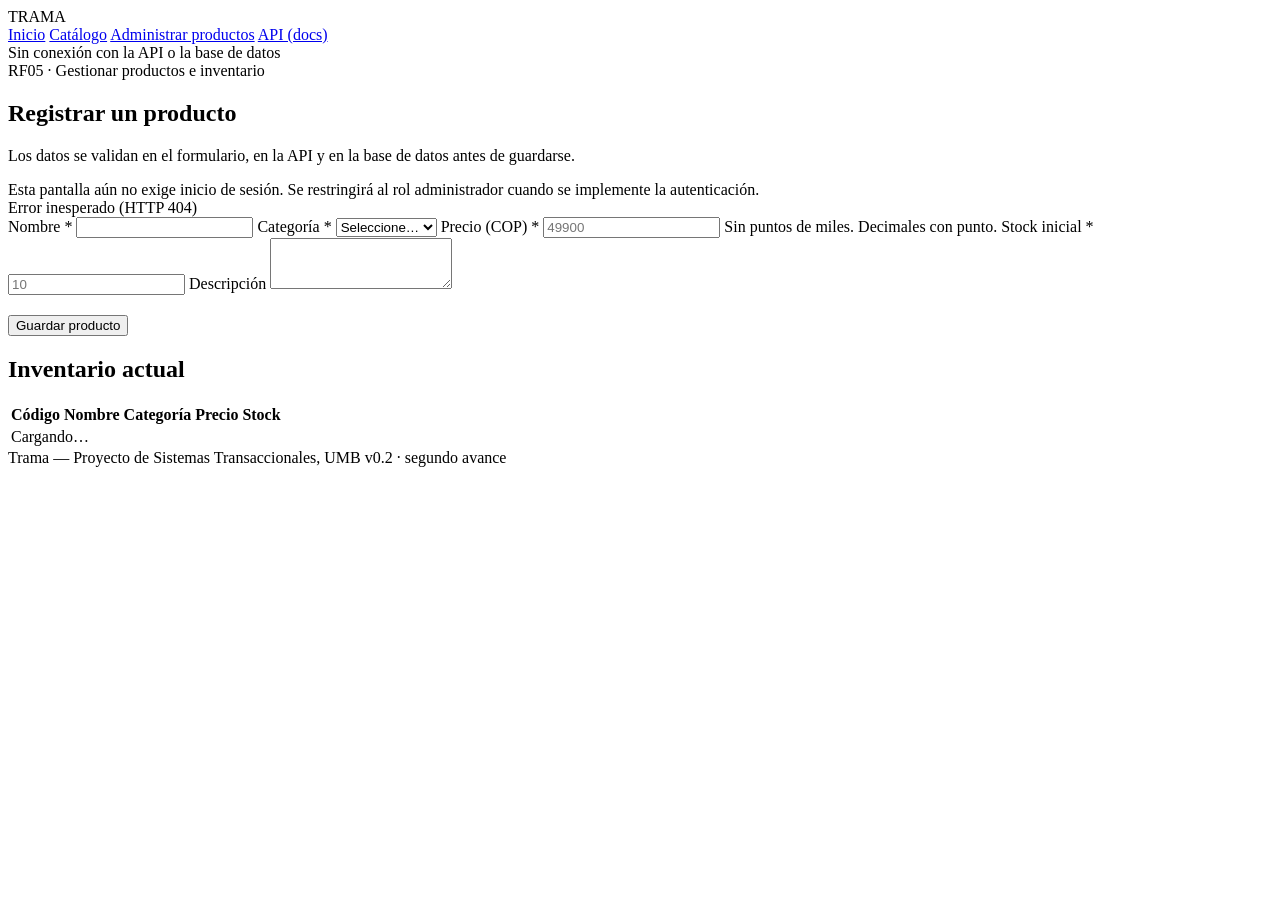
==== frontend/admin.html @ 13ccca6e "feat(frontend): catálogo y registro de productos conectados a la API" ====
<!DOCTYPE html>
<html lang="es">
<head>
<meta charset="UTF-8">
<meta name="viewport" content="width=device-width, initial-scale=1.0">
<title>Administrar productos — Trama</title>
<link rel="preconnect" href="https://fonts.googleapis.com">
<link href="https://fonts.googleapis.com/css2?family=Fraunces:opsz,wght@9..144,400;9..144,600;9..144,700&family=Inter:wght@400;500;600&family=JetBrains+Mono:wght@400;500&display=swap" rel="stylesheet">
<link rel="stylesheet" href="css/estilos.css">
</head>
<body>
<header>
  <div class="logo"><span class="logo-mark"></span>TRAMA</div>
  <nav>
    <a href="index.html">Inicio</a>
    <a href="catalogo.html">Catálogo</a>
    <a href="admin.html" aria-current="page">Administrar productos</a>
    <a href="/docs" target="_blank" rel="noopener">API (docs)</a>
  </nav>
  <span id="estado-api" class="estado-api" role="status">Verificando API…</span>
</header>
<main class="page">
  <div class="section-head">
    <div class="kicker">RF05 · Gestionar productos e inventario</div>
    <h2>Registrar un producto</h2>
    <p>Los datos se validan en el formulario, en la API y en la base de datos antes de guardarse.</p>
  </div>
  <div class="alerta aviso">Esta pantalla aún no exige inicio de sesión. Se restringirá al rol administrador cuando se implemente la autenticación.</div>
  <div id="aviso" class="alerta" role="alert" hidden></div>

  <form id="form-producto" class="form-panel" novalidate>
    <div class="form-grid">
      <label class="campo completo">Nombre *
        <input id="nombre" name="nombre" type="text" maxlength="150" required>
        <span class="error"></span>
      </label>
      <label class="campo">Categoría *
        <select id="categoria_id" name="categoria_id" required><option value="">Seleccione…</option></select>
        <span class="error"></span>
      </label>
      <label class="campo">Precio (COP) *
        <input id="precio" name="precio" type="text" inputmode="decimal" placeholder="49900">
        <span class="ayuda">Sin puntos de miles. Decimales con punto.</span>
        <span class="error"></span>
      </label>
      <label class="campo">Stock inicial *
        <input id="stock" name="stock" type="text" inputmode="numeric" placeholder="10">
        <span class="error"></span>
      </label>
      <label class="campo completo">Descripción
        <textarea id="descripcion" name="descripcion" rows="3" maxlength="500"></textarea>
        <span class="error"></span>
      </label>
    </div>
    <p style="margin:20px 0 0"><button id="guardar" class="btn btn-primary" type="submit">Guardar producto</button></p>
  </form>

  <div class="section-head"><h2>Inventario actual</h2></div>
  <div class="tabla-scroll">
    <table class="tabla">
      <thead><tr><th>Código</th><th>Nombre</th><th>Categoría</th><th class="num">Precio</th><th class="num">Stock</th></tr></thead>
      <tbody id="tabla-productos"><tr><td colspan="5">Cargando…</td></tr></tbody>
    </table>
  </div>
</main>

<footer>
  <span>Trama — Proyecto de Sistemas Transaccionales, UMB</span>
  <span class="mono">v0.2 · segundo avance</span>
</footer>
<script src="js/api.js"></script>
<script src="js/admin.js"></script>
</body>
</html>
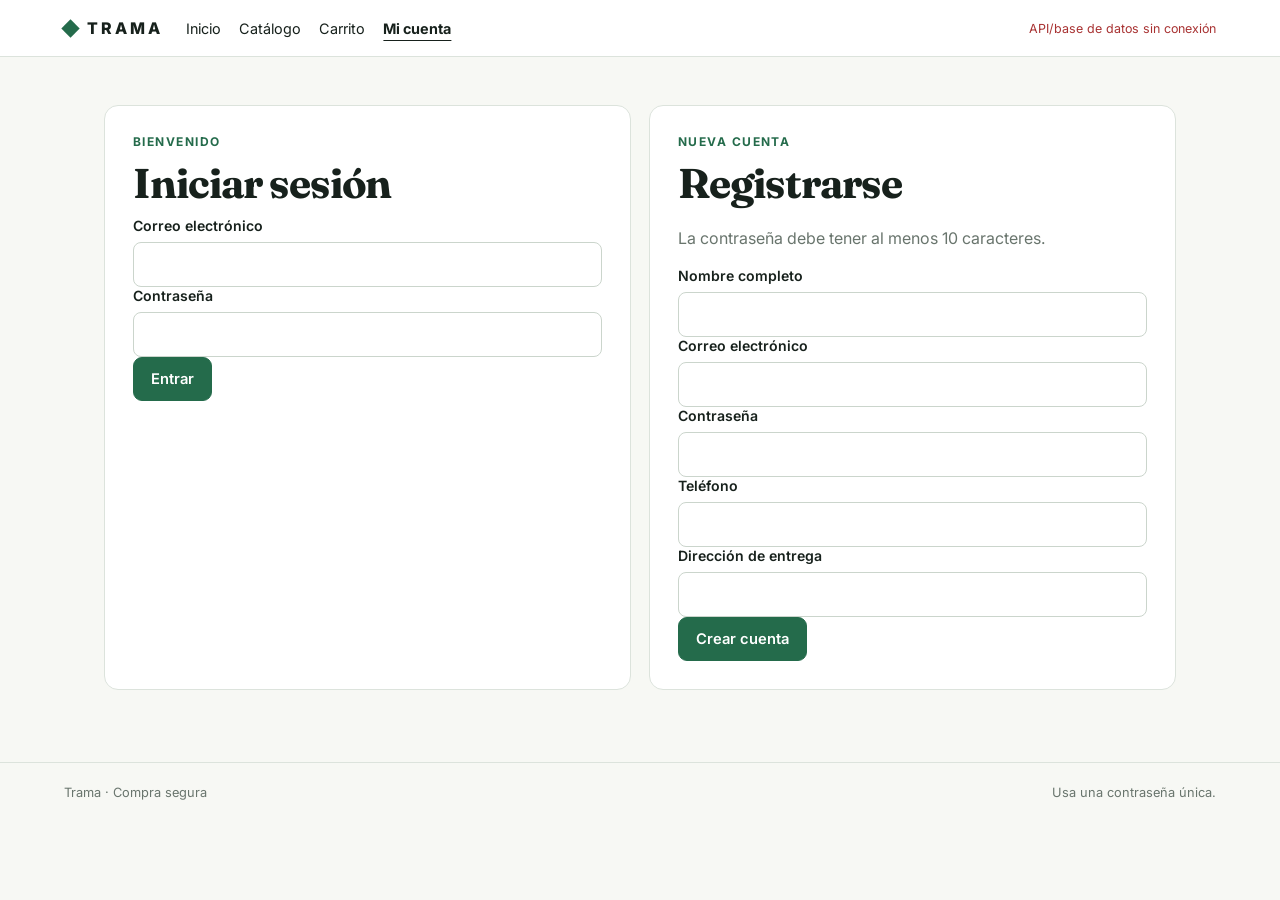
==== commit 924129ec: "feat: connect ecommerce pages and protected navigation" ====
--- a/frontend/admin.html
+++ b/frontend/admin.html
@@ -13,8 +13,8 @@
   <div class="logo"><span class="logo-mark"></span>TRAMA</div>
   <nav>
     <a href="index.html">Inicio</a>
-    <a href="catalogo.html">Catálogo</a>
-    <a href="admin.html" aria-current="page">Administrar productos</a>
+    <a href="catalogo.html">Catálogo</a><a href="carrito.html">Carrito</a><a href="cuenta.html" data-auth>Ingresar / registrarse</a>
+    <a href="admin.html" data-admin aria-current="page" hidden>Administración</a>
     <a href="/docs" target="_blank" rel="noopener">API (docs)</a>
   </nav>
   <span id="estado-api" class="estado-api" role="status">Verificando API…</span>
@@ -25,7 +25,7 @@
     <h2>Registrar un producto</h2>
     <p>Los datos se validan en el formulario, en la API y en la base de datos antes de guardarse.</p>
   </div>
-  <div class="alerta aviso">Esta pantalla aún no exige inicio de sesión. Se restringirá al rol administrador cuando se implemente la autenticación.</div>
+  <div class="alerta aviso">Acceso exclusivo para cuentas con rol ADMIN. El servidor valida los permisos en cada operación.</div>
   <div id="aviso" class="alerta" role="alert" hidden></div>
 
   <form id="form-producto" class="form-panel" novalidate>
@@ -52,14 +52,14 @@
         <span class="error"></span>
       </label>
     </div>
-    <p style="margin:20px 0 0"><button id="guardar" class="btn btn-primary" type="submit">Guardar producto</button></p>
+    <p style="margin:20px 0 0"><button id="guardar" class="btn btn-primary" type="submit">Guardar producto</button> <button id="cancelar-edicion" class="btn secondary" type="button" hidden>Cancelar edición</button></p>
   </form>
 
   <div class="section-head"><h2>Inventario actual</h2></div>
   <div class="tabla-scroll">
     <table class="tabla">
-      <thead><tr><th>Código</th><th>Nombre</th><th>Categoría</th><th class="num">Precio</th><th class="num">Stock</th></tr></thead>
-      <tbody id="tabla-productos"><tr><td colspan="5">Cargando…</td></tr></tbody>
+      <thead><tr><th>Código</th><th>Nombre</th><th>Categoría</th><th class="num">Precio</th><th class="num">Stock</th><th>Acciones</th></tr></thead>
+      <tbody id="tabla-productos"><tr><td colspan="6">Cargando…</td></tr></tbody>
     </table>
   </div>
 </main>
--- a/frontend/css/estilos.css
+++ b/frontend/css/estilos.css
@@ -0,0 +1,2 @@
+@import url('https://fonts.googleapis.com/css2?family=Inter:wght@400;500;600;700&family=Fraunces:wght@400;600;700&display=swap');
+:root{color-scheme:light;--ink:#17211c;--muted:#69756d;--paper:#f7f8f4;--card:#fff;--line:#dce3dc;--green:#246b4b;--pale:#e9f3ec;--red:#a83232;--amber:#855b12}*{box-sizing:border-box}body{margin:0;background:var(--paper);color:var(--ink);font-family:Inter,system-ui,sans-serif}header{display:flex;align-items:center;gap:24px;flex-wrap:wrap;padding:18px clamp(18px,5vw,64px);background:#fff;border-bottom:1px solid var(--line)}.logo{font-weight:800;letter-spacing:.18em;display:flex;align-items:center;gap:10px}.logo-mark{display:inline-block;width:13px;height:13px;background:var(--green);transform:rotate(45deg)}nav{display:flex;gap:18px;flex-wrap:wrap;flex:1}a{color:var(--green);text-decoration:none}nav a{font-size:.9rem;color:var(--ink)}nav a[aria-current=page]{font-weight:700;text-decoration:underline;text-underline-offset:6px}.estado-api{font-size:.78rem;color:var(--muted)}.estado-api.ok{color:var(--green)}.estado-api.error{color:var(--red)}.page{max-width:1120px;margin:0 auto;padding:48px 24px 72px}.section-head{margin:10px 0 26px}.kicker{font-size:.75rem;text-transform:uppercase;letter-spacing:.12em;color:var(--green);font-weight:700}h1,h2{font-family:Fraunces,Georgia,serif;letter-spacing:-.025em}h1{font-size:clamp(2.4rem,6vw,4.6rem);line-height:1.04;margin:18px 0}h2{font-size:clamp(1.8rem,4vw,2.6rem);margin:8px 0}p{color:var(--muted);line-height:1.65}.hero{padding:clamp(32px,7vw,84px);border-radius:22px;background:linear-gradient(135deg,#e9f3ec,#f7f8f4 65%);border:1px solid var(--line)}.hero p{max-width:650px}.actions{display:flex;gap:12px;flex-wrap:wrap;margin-top:28px}.btn,button{display:inline-flex;align-items:center;justify-content:center;border:1px solid var(--green);border-radius:9px;padding:12px 17px;background:var(--green);color:white;font:600 .92rem Inter,sans-serif;cursor:pointer}.btn.secondary{background:#fff;color:var(--green)}button:disabled{opacity:.6;cursor:wait}.toolbar{display:flex;align-items:end;gap:16px;flex-wrap:wrap;margin:24px 0}.campo{display:flex;flex-direction:column;gap:8px;font-size:.88rem;font-weight:600;min-width:180px;flex:1}.campo input,.campo select,.campo textarea{width:100%;padding:12px;border:1px solid #cbd5cc;border-radius:8px;background:white;color:var(--ink);font:400 .95rem Inter,sans-serif}.campo input:focus,.campo select:focus,.campo textarea:focus{outline:2px solid #9ac4a7;outline-offset:1px}.conteo{font-size:.84rem;color:var(--muted);padding:12px 0}.productos{display:grid;grid-template-columns:repeat(auto-fit,minmax(220px,1fr));gap:16px}.pcard{display:flex;flex-direction:column;gap:10px;padding:20px;border:1px solid var(--line);border-radius:14px;background:var(--card);min-height:225px}.pcard h3{margin:2px 0;font-size:1.08rem}.pcard p{margin:0;font-size:.9rem;flex:1}.cat{font-size:.75rem;color:var(--green);font-weight:700}.precio{font-size:1.15rem;font-weight:700}.stock{font-size:.78rem}.stock.ok{color:var(--green)}.stock.bajo{color:var(--amber)}.stock.agotado{color:var(--red)}.mensaje{padding:24px;border:1px dashed var(--line);border-radius:12px;color:var(--muted);grid-column:1/-1}.form-panel{background:#fff;border:1px solid var(--line);border-radius:14px;padding:clamp(16px,3vw,28px)}.form-grid{display:grid;grid-template-columns:repeat(2,minmax(0,1fr));gap:18px}.completo{grid-column:1/-1}.ayuda,.error{font-size:.78rem;color:var(--muted);font-weight:400}.campo.invalido input,.campo.invalido select,.campo.invalido textarea{border-color:var(--red)}.campo.invalido .error{color:var(--red)}.alerta{padding:13px 16px;border-radius:9px;margin:16px 0;background:#f4f0df;color:#6f5416;font-size:.9rem}.alerta.ok{background:var(--pale);color:var(--green)}.alerta.error{background:#fae9e8;color:var(--red)}.tabla-scroll{overflow-x:auto;background:white;border:1px solid var(--line);border-radius:12px}.tabla{width:100%;border-collapse:collapse;min-width:560px}.tabla th,.tabla td{padding:14px 16px;border-bottom:1px solid var(--line);text-align:left;font-size:.88rem}.tabla th{background:#f0f4ef;font-size:.77rem;text-transform:uppercase;letter-spacing:.05em}.tabla tr:last-child td{border-bottom:0}.num{text-align:right!important;font-variant-numeric:tabular-nums}footer{display:flex;justify-content:space-between;gap:12px;flex-wrap:wrap;padding:22px clamp(18px,5vw,64px);border-top:1px solid var(--line);font-size:.8rem;color:var(--muted)}.mono{font-family:ui-monospace,monospace}@media(max-width:620px){header{gap:14px}.page{padding:28px 16px 48px}.form-grid{grid-template-columns:1fr}.completo{grid-column:auto}.toolbar .campo{min-width:100%}.estado-api{width:100%}}
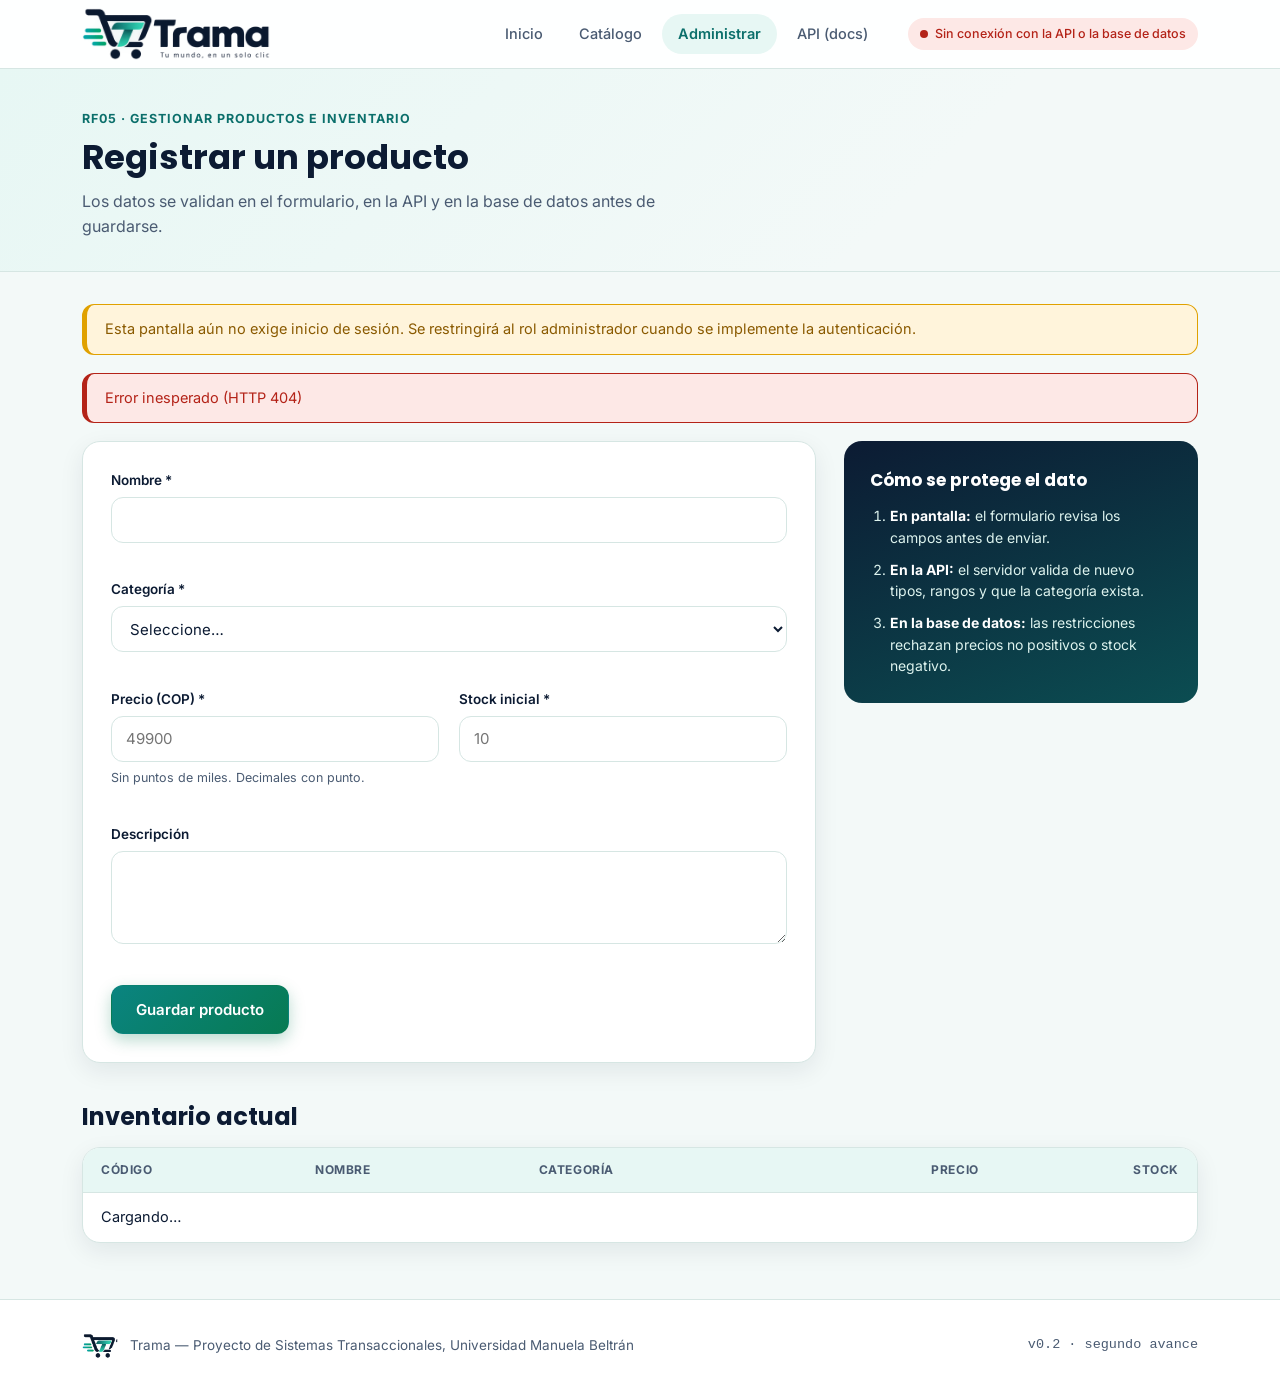
==== commit 33e6cbc9: "Versión inicial" ====
--- a/frontend/admin.html
+++ b/frontend/admin.html
@@ -3,71 +3,91 @@
 <head>
 <meta charset="UTF-8">
 <meta name="viewport" content="width=device-width, initial-scale=1.0">
+<meta name="theme-color" content="#0C1B33">
 <title>Administrar productos — Trama</title>
+<link rel="icon" type="image/png" href="img/favicon.png">
 <link rel="preconnect" href="https://fonts.googleapis.com">
-<link href="https://fonts.googleapis.com/css2?family=Fraunces:opsz,wght@9..144,400;9..144,600;9..144,700&family=Inter:wght@400;500;600&family=JetBrains+Mono:wght@400;500&display=swap" rel="stylesheet">
+<link href="https://fonts.googleapis.com/css2?family=Inter:wght@400;500;600&family=Poppins:wght@600;700;800&display=swap" rel="stylesheet">
 <link rel="stylesheet" href="css/estilos.css">
 </head>
 <body>
-<header>
-  <div class="logo"><span class="logo-mark"></span>TRAMA</div>
-  <nav>
-    <a href="index.html">Inicio</a>
-    <a href="catalogo.html">Catálogo</a><a href="carrito.html">Carrito</a><a href="cuenta.html" data-auth>Ingresar / registrarse</a>
-    <a href="admin.html" data-admin aria-current="page" hidden>Administración</a>
-    <a href="/docs" target="_blank" rel="noopener">API (docs)</a>
-  </nav>
-  <span id="estado-api" class="estado-api" role="status">Verificando API…</span>
+<a class="skip" href="#contenido">Saltar al contenido</a>
+<header class="site-header">
+  <div class="header-inner">
+    <a class="brand" href="index.html" aria-label="Trama, ir al inicio"><img class="logo" src="img/logo-web.png" alt="Trama — Tu mundo, en un solo clic" width="187" height="52"></a>
+    <nav aria-label="Principal">
+      <a href="index.html">Inicio</a>
+      <a href="catalogo.html">Catálogo</a>
+      <a href="admin.html" aria-current="page">Administrar</a>
+      <a href="/docs" target="_blank" rel="noopener">API (docs)</a>
+    </nav>
+    <span id="estado-api" class="estado-api" role="status">Verificando API…</span>
+  </div>
 </header>
-<main class="page">
+
+<div class="page-hero"><div class="inner">
   <div class="section-head">
     <div class="kicker">RF05 · Gestionar productos e inventario</div>
     <h2>Registrar un producto</h2>
     <p>Los datos se validan en el formulario, en la API y en la base de datos antes de guardarse.</p>
   </div>
-  <div class="alerta aviso">Acceso exclusivo para cuentas con rol ADMIN. El servidor valida los permisos en cada operación.</div>
+</div></div>
+<main id="contenido" class="page">
+  <div class="alerta aviso">Esta pantalla aún no exige inicio de sesión. Se restringirá al rol administrador cuando se implemente la autenticación.</div>
   <div id="aviso" class="alerta" role="alert" hidden></div>
 
-  <form id="form-producto" class="form-panel" novalidate>
-    <div class="form-grid">
-      <label class="campo completo">Nombre *
-        <input id="nombre" name="nombre" type="text" maxlength="150" required>
-        <span class="error"></span>
-      </label>
-      <label class="campo">Categoría *
-        <select id="categoria_id" name="categoria_id" required><option value="">Seleccione…</option></select>
-        <span class="error"></span>
-      </label>
-      <label class="campo">Precio (COP) *
-        <input id="precio" name="precio" type="text" inputmode="decimal" placeholder="49900">
-        <span class="ayuda">Sin puntos de miles. Decimales con punto.</span>
-        <span class="error"></span>
-      </label>
-      <label class="campo">Stock inicial *
-        <input id="stock" name="stock" type="text" inputmode="numeric" placeholder="10">
-        <span class="error"></span>
-      </label>
-      <label class="campo completo">Descripción
-        <textarea id="descripcion" name="descripcion" rows="3" maxlength="500"></textarea>
-        <span class="error"></span>
-      </label>
-    </div>
-    <p style="margin:20px 0 0"><button id="guardar" class="btn btn-primary" type="submit">Guardar producto</button> <button id="cancelar-edicion" class="btn secondary" type="button" hidden>Cancelar edición</button></p>
-  </form>
+  <div class="admin-grid">
+    <form id="form-producto" class="form-panel" novalidate>
+      <div class="form-grid">
+        <label class="campo completo">Nombre *
+          <input id="nombre" name="nombre" type="text" maxlength="150" required>
+          <span class="error"></span>
+        </label>
+        <label class="campo completo">Categoría *
+          <select id="categoria_id" name="categoria_id" required><option value="">Seleccione…</option></select>
+          <span class="error"></span>
+        </label>
+        <label class="campo">Precio (COP) *
+          <input id="precio" name="precio" type="text" inputmode="decimal" placeholder="49900">
+          <span class="ayuda">Sin puntos de miles. Decimales con punto.</span>
+          <span class="error"></span>
+        </label>
+        <label class="campo">Stock inicial *
+          <input id="stock" name="stock" type="text" inputmode="numeric" placeholder="10">
+          <span class="error"></span>
+        </label>
+        <label class="campo completo">Descripción
+          <textarea id="descripcion" name="descripcion" rows="3" maxlength="500"></textarea>
+          <span class="error"></span>
+        </label>
+      </div>
+      <p style="margin:22px 0 0"><button id="guardar" class="btn btn-primary" type="submit">Guardar producto</button></p>
+    </form>
+    <aside class="side-note">
+      <h3>Cómo se protege el dato</h3>
+      <ol>
+        <li><strong>En pantalla:</strong> el formulario revisa los campos antes de enviar.</li>
+        <li><strong>En la API:</strong> el servidor valida de nuevo tipos, rangos y que la categoría exista.</li>
+        <li><strong>En la base de datos:</strong> las restricciones rechazan precios no positivos o stock negativo.</li>
+      </ol>
+    </aside>
+  </div>
 
-  <div class="section-head"><h2>Inventario actual</h2></div>
+  <div class="section-head" style="margin-bottom:16px"><h2 style="font-size:24px">Inventario actual</h2></div>
   <div class="tabla-scroll">
     <table class="tabla">
-      <thead><tr><th>Código</th><th>Nombre</th><th>Categoría</th><th class="num">Precio</th><th class="num">Stock</th><th>Acciones</th></tr></thead>
-      <tbody id="tabla-productos"><tr><td colspan="6">Cargando…</td></tr></tbody>
+      <thead><tr><th>Código</th><th>Nombre</th><th>Categoría</th><th class="num">Precio</th><th class="num">Stock</th></tr></thead>
+      <tbody id="tabla-productos"><tr><td colspan="5">Cargando…</td></tr></tbody>
     </table>
   </div>
 </main>
+<footer>
+  <div class="footer-inner">
+    <div class="marca"><img src="img/logo-icono.png" alt="" width="36" height="36"><span>Trama — Proyecto de Sistemas Transaccionales, Universidad Manuela Beltrán</span></div>
+    <span class="mono">v0.2 · segundo avance</span>
+  </div>
+</footer>
 
-<footer>
-  <span>Trama — Proyecto de Sistemas Transaccionales, UMB</span>
-  <span class="mono">v0.2 · segundo avance</span>
-</footer>
 <script src="js/api.js"></script>
 <script src="js/admin.js"></script>
 </body>
--- a/frontend/css/estilos.css
+++ b/frontend/css/estilos.css
@@ -1,2 +1,205 @@
-@import url('https://fonts.googleapis.com/css2?family=Inter:wght@400;500;600;700&family=Fraunces:wght@400;600;700&display=swap');
-:root{color-scheme:light;--ink:#17211c;--muted:#69756d;--paper:#f7f8f4;--card:#fff;--line:#dce3dc;--green:#246b4b;--pale:#e9f3ec;--red:#a83232;--amber:#855b12}*{box-sizing:border-box}body{margin:0;background:var(--paper);color:var(--ink);font-family:Inter,system-ui,sans-serif}header{display:flex;align-items:center;gap:24px;flex-wrap:wrap;padding:18px clamp(18px,5vw,64px);background:#fff;border-bottom:1px solid var(--line)}.logo{font-weight:800;letter-spacing:.18em;display:flex;align-items:center;gap:10px}.logo-mark{display:inline-block;width:13px;height:13px;background:var(--green);transform:rotate(45deg)}nav{display:flex;gap:18px;flex-wrap:wrap;flex:1}a{color:var(--green);text-decoration:none}nav a{font-size:.9rem;color:var(--ink)}nav a[aria-current=page]{font-weight:700;text-decoration:underline;text-underline-offset:6px}.estado-api{font-size:.78rem;color:var(--muted)}.estado-api.ok{color:var(--green)}.estado-api.error{color:var(--red)}.page{max-width:1120px;margin:0 auto;padding:48px 24px 72px}.section-head{margin:10px 0 26px}.kicker{font-size:.75rem;text-transform:uppercase;letter-spacing:.12em;color:var(--green);font-weight:700}h1,h2{font-family:Fraunces,Georgia,serif;letter-spacing:-.025em}h1{font-size:clamp(2.4rem,6vw,4.6rem);line-height:1.04;margin:18px 0}h2{font-size:clamp(1.8rem,4vw,2.6rem);margin:8px 0}p{color:var(--muted);line-height:1.65}.hero{padding:clamp(32px,7vw,84px);border-radius:22px;background:linear-gradient(135deg,#e9f3ec,#f7f8f4 65%);border:1px solid var(--line)}.hero p{max-width:650px}.actions{display:flex;gap:12px;flex-wrap:wrap;margin-top:28px}.btn,button{display:inline-flex;align-items:center;justify-content:center;border:1px solid var(--green);border-radius:9px;padding:12px 17px;background:var(--green);color:white;font:600 .92rem Inter,sans-serif;cursor:pointer}.btn.secondary{background:#fff;color:var(--green)}button:disabled{opacity:.6;cursor:wait}.toolbar{display:flex;align-items:end;gap:16px;flex-wrap:wrap;margin:24px 0}.campo{display:flex;flex-direction:column;gap:8px;font-size:.88rem;font-weight:600;min-width:180px;flex:1}.campo input,.campo select,.campo textarea{width:100%;padding:12px;border:1px solid #cbd5cc;border-radius:8px;background:white;color:var(--ink);font:400 .95rem Inter,sans-serif}.campo input:focus,.campo select:focus,.campo textarea:focus{outline:2px solid #9ac4a7;outline-offset:1px}.conteo{font-size:.84rem;color:var(--muted);padding:12px 0}.productos{display:grid;grid-template-columns:repeat(auto-fit,minmax(220px,1fr));gap:16px}.pcard{display:flex;flex-direction:column;gap:10px;padding:20px;border:1px solid var(--line);border-radius:14px;background:var(--card);min-height:225px}.pcard h3{margin:2px 0;font-size:1.08rem}.pcard p{margin:0;font-size:.9rem;flex:1}.cat{font-size:.75rem;color:var(--green);font-weight:700}.precio{font-size:1.15rem;font-weight:700}.stock{font-size:.78rem}.stock.ok{color:var(--green)}.stock.bajo{color:var(--amber)}.stock.agotado{color:var(--red)}.mensaje{padding:24px;border:1px dashed var(--line);border-radius:12px;color:var(--muted);grid-column:1/-1}.form-panel{background:#fff;border:1px solid var(--line);border-radius:14px;padding:clamp(16px,3vw,28px)}.form-grid{display:grid;grid-template-columns:repeat(2,minmax(0,1fr));gap:18px}.completo{grid-column:1/-1}.ayuda,.error{font-size:.78rem;color:var(--muted);font-weight:400}.campo.invalido input,.campo.invalido select,.campo.invalido textarea{border-color:var(--red)}.campo.invalido .error{color:var(--red)}.alerta{padding:13px 16px;border-radius:9px;margin:16px 0;background:#f4f0df;color:#6f5416;font-size:.9rem}.alerta.ok{background:var(--pale);color:var(--green)}.alerta.error{background:#fae9e8;color:var(--red)}.tabla-scroll{overflow-x:auto;background:white;border:1px solid var(--line);border-radius:12px}.tabla{width:100%;border-collapse:collapse;min-width:560px}.tabla th,.tabla td{padding:14px 16px;border-bottom:1px solid var(--line);text-align:left;font-size:.88rem}.tabla th{background:#f0f4ef;font-size:.77rem;text-transform:uppercase;letter-spacing:.05em}.tabla tr:last-child td{border-bottom:0}.num{text-align:right!important;font-variant-numeric:tabular-nums}footer{display:flex;justify-content:space-between;gap:12px;flex-wrap:wrap;padding:22px clamp(18px,5vw,64px);border-top:1px solid var(--line);font-size:.8rem;color:var(--muted)}.mono{font-family:ui-monospace,monospace}@media(max-width:620px){header{gap:14px}.page{padding:28px 16px 48px}.form-grid{grid-template-columns:1fr}.completo{grid-column:auto}.toolbar .campo{min-width:100%}.estado-api{width:100%}}
+/* =========================================================
+   TRAMA — Sistema de diseño
+   Colores tomados del logo: azul marino, turquesa y verde.
+   El turquesa/verde brillante se usa en fondos decorativos; para
+   texto y botones se usan tonos más oscuros que cumplen contraste 4.5:1.
+   ========================================================= */
+:root{
+  --navy:#0C1B33;
+  --navy-2:#1B2F52;
+  --teal:#01A29D;
+  --green:#01A26B;
+  --mint:#2BC9AB;
+  --deep:#0B615E;
+  --brand-grad:linear-gradient(135deg,#01A29D 0%,#01A26B 100%);
+  --btn-grad:linear-gradient(135deg,#0A8480 0%,#077A52 100%);
+  --bg:#F3F9F8;
+  --surface:#FFFFFF;
+  --mint-soft:#E7F7F4;
+  --border:#D6E6E3;
+  --ink:#0C1B33;
+  --ink-soft:#4A5B72;
+  --teal-text:#0B6F6B;
+  --ok-text:#0B6B4A;
+  --warn-text:#8A5A00;
+  --err-text:#B42318;
+  --radius:18px;
+  --shadow:0 8px 24px rgba(12,27,51,.08);
+  --shadow-lg:0 20px 50px rgba(12,27,51,.14);
+  --font-title:'Poppins','Inter',system-ui,sans-serif;
+  --font-body:'Inter',system-ui,-apple-system,'Segoe UI',sans-serif;
+}
+*{ box-sizing:border-box; }
+html{ scroll-behavior:smooth; }
+html,body{ margin:0; padding:0; }
+body{ background:var(--bg); color:var(--ink); font-family:var(--font-body); line-height:1.55; -webkit-font-smoothing:antialiased; display:flex; flex-direction:column; min-height:100vh; }
+a{ color:inherit; }
+img{ max-width:100%; }
+h1,h2,h3{ font-family:var(--font-title); color:var(--ink); }
+.skip{ position:absolute; left:-999px; top:8px; background:var(--navy); color:#fff; padding:10px 16px; border-radius:8px; z-index:100; }
+.skip:focus{ left:8px; }
+:focus-visible{ outline:3px solid var(--teal); outline-offset:2px; }
+
+/* ---------- Cabecera ---------- */
+.site-header{ position:sticky; top:0; z-index:20; background:rgba(255,255,255,.92); backdrop-filter:saturate(1.4) blur(10px); border-bottom:1px solid var(--border); }
+.header-inner{ max-width:1180px; margin:0 auto; padding:8px 32px; display:flex; align-items:center; gap:24px; }
+.brand{ display:flex; align-items:center; text-decoration:none; flex-shrink:0; }
+.logo{ height:52px; width:auto; display:block; }
+nav{ display:flex; gap:4px; margin-left:auto; }
+nav a{ white-space:nowrap; padding:9px 16px; border-radius:999px; text-decoration:none; color:var(--ink-soft); font-weight:500; font-size:14.5px; transition:background .15s,color .15s; }
+nav a:hover{ background:var(--mint-soft); color:var(--ink); }
+nav a[aria-current="page"]{ background:var(--mint-soft); color:var(--teal-text); font-weight:600; }
+.estado-api{ font-size:12.5px; font-weight:500; padding:6px 12px; border-radius:999px; background:#FFF4DB; color:var(--warn-text); white-space:nowrap; display:inline-flex; align-items:center; gap:7px; }
+.estado-api::before{ content:''; width:8px; height:8px; border-radius:50%; background:currentColor; }
+.estado-api.ok{ background:var(--mint-soft); color:var(--ok-text); }
+.estado-api.error{ background:#FDE8E6; color:var(--err-text); }
+
+/* ---------- Botones y etiquetas ---------- */
+.btn{ display:inline-flex; align-items:center; gap:8px; font:inherit; font-weight:600; font-size:15px; padding:12px 24px; border-radius:12px; border:1.5px solid var(--navy); background:var(--surface); color:var(--navy); text-decoration:none; cursor:pointer; transition:transform .12s,box-shadow .12s,background .12s; }
+.btn:hover{ background:var(--mint-soft); }
+.btn-primary{ background:var(--btn-grad); border-color:transparent; color:#fff; box-shadow:0 6px 16px rgba(7,122,82,.28); }
+.btn-primary:hover{ background:var(--btn-grad); transform:translateY(-1px); box-shadow:0 10px 22px rgba(7,122,82,.34); }
+.btn[disabled]{ opacity:.6; cursor:not-allowed; transform:none; }
+.tag{ font-size:11.5px; font-weight:600; letter-spacing:.02em; color:var(--ok-text); background:var(--mint-soft); display:inline-block; padding:4px 10px; border-radius:999px; margin-bottom:12px; }
+.tag.pendiente{ color:var(--ink-soft); background:#EEF2F6; }
+.chip{ font-size:13px; font-weight:500; padding:6px 14px; border:1px solid var(--border); border-radius:999px; background:var(--surface); color:var(--ink-soft); }
+.chips{ display:flex; flex-wrap:wrap; align-items:center; gap:8px; }
+.chips-label{ font-size:13px; color:var(--ink-soft); margin-right:4px; }
+.mono{ font-family:ui-monospace,'Cascadia Mono',Consolas,monospace; }
+
+/* ---------- Portada ---------- */
+.hero{ position:relative; overflow:hidden; background:
+  radial-gradient(900px 420px at 85% -10%, rgba(43,201,171,.28), transparent 60%),
+  radial-gradient(700px 380px at -5% 110%, rgba(1,162,157,.16), transparent 60%),
+  linear-gradient(180deg,#EEFAF7 0%,#F3F9F8 100%); border-bottom:1px solid var(--border); }
+.hero-inner{ max-width:1180px; margin:0 auto; padding:72px 32px 76px; display:grid; grid-template-columns:1.1fr .9fr; gap:56px; align-items:center; }
+.eyebrow{ display:inline-flex; align-items:center; gap:8px; font-size:13px; font-weight:600; color:var(--teal-text); background:rgba(255,255,255,.8); border:1px solid var(--border); padding:6px 14px; border-radius:999px; margin-bottom:22px; }
+.eyebrow::before{ content:''; width:8px; height:8px; border-radius:50%; background:var(--brand-grad); }
+h1{ font-weight:800; font-size:clamp(38px,5.4vw,62px); line-height:1.06; letter-spacing:-.02em; margin:0 0 20px; }
+.grad-text{ background:var(--brand-grad); -webkit-background-clip:text; background-clip:text; color:transparent; }
+.hero p.lead{ font-size:18px; color:var(--ink-soft); max-width:50ch; margin:0 0 28px; }
+.hero-actions{ display:flex; gap:12px; flex-wrap:wrap; margin-bottom:28px; }
+
+.showcase{ background:var(--surface); border:1px solid var(--border); border-radius:24px; padding:22px; box-shadow:var(--shadow-lg); }
+.showcase-top{ display:flex; align-items:center; justify-content:space-between; margin-bottom:16px; }
+.showcase-top strong{ font-family:var(--font-title); font-size:16px; }
+.dots{ display:flex; gap:6px; } .dots i{ width:10px; height:10px; border-radius:50%; background:var(--border); display:block; }
+.dots i:first-child{ background:var(--teal); } .dots i:nth-child(2){ background:var(--green); }
+.showcase-lista{ display:grid; gap:12px; }
+.mini{ display:flex; align-items:center; gap:14px; padding:12px; border:1px solid var(--border); border-radius:14px; background:var(--bg); }
+.mini strong{ display:block; font-size:15px; font-family:var(--font-title); font-weight:600; }
+.mini span.p{ font-size:14px; color:var(--ink-soft); }
+.mini-img{ width:46px; height:46px; border-radius:12px; display:flex; align-items:center; justify-content:center; color:#fff; font:700 20px var(--font-title); flex-shrink:0; }
+.showcase-vacio{ margin:0; padding:20px; text-align:center; color:var(--ink-soft); font-size:14px; }
+.showcase-pie{ display:block; margin-top:16px; text-align:center; font-weight:600; font-size:14.5px; color:var(--teal-text); text-decoration:none; }
+.showcase-pie:hover{ text-decoration:underline; }
+
+.tono-0{ background:var(--brand-grad); }
+.tono-1{ background:linear-gradient(135deg,#0C1B33 0%,#0B615E 100%); }
+.tono-2{ background:linear-gradient(135deg,#2BC9AB 0%,#01A29D 100%); }
+
+/* ---------- Secciones ---------- */
+section{ max-width:1180px; margin:0 auto; padding:64px 32px; }
+.section-head{ margin-bottom:36px; max-width:62ch; }
+.kicker{ font-size:12.5px; font-weight:700; letter-spacing:.08em; text-transform:uppercase; color:var(--teal-text); margin-bottom:10px; }
+.section-head h2{ font-weight:700; font-size:clamp(26px,3.4vw,34px); line-height:1.15; margin:0 0 12px; }
+.section-head p{ color:var(--ink-soft); margin:0; font-size:16px; }
+.cards{ display:grid; grid-template-columns:repeat(auto-fit,minmax(260px,1fr)); gap:20px; }
+.cards.tres{ grid-template-columns:repeat(3,minmax(0,1fr)); }
+.card{ background:var(--surface); border:1px solid var(--border); border-radius:var(--radius); padding:26px; transition:transform .15s,box-shadow .15s; }
+.card:hover{ transform:translateY(-3px); box-shadow:var(--shadow); }
+.card .ico{ width:48px; height:48px; border-radius:14px; background:var(--brand-grad); display:flex; align-items:center; justify-content:center; margin-bottom:16px; }
+.card .ico svg{ width:24px; height:24px; stroke:#fff; fill:none; stroke-width:2; stroke-linecap:round; stroke-linejoin:round; }
+.card h3{ font-size:18px; margin:0 0 8px; font-weight:600; }
+.card p{ font-size:14.5px; color:var(--ink-soft); margin:0; }
+
+.progreso{ list-style:none; padding:0; margin:0; display:grid; gap:16px; grid-template-columns:repeat(auto-fit,minmax(260px,1fr)); }
+.progreso li{ background:var(--surface); border:1px solid var(--border); border-radius:var(--radius); padding:20px 22px; font-size:14.5px; color:var(--ink-soft); }
+.progreso li strong{ display:block; font-family:var(--font-title); font-size:16px; color:var(--ink); margin-bottom:4px; }
+
+.flow{ display:flex; align-items:flex-start; overflow-x:auto; padding:8px 0 16px; }
+.flow-step{ flex:0 0 auto; width:130px; text-align:center; }
+.flow-step .dot{ width:52px; height:52px; border-radius:50%; background:var(--brand-grad); color:#fff; display:flex; align-items:center; justify-content:center; margin:0 auto 10px; font:700 15px var(--font-title); }
+.flow-step span{ font-size:13.5px; color:var(--ink-soft); }
+.flow-arrow{ flex:0 0 36px; height:2px; background:var(--border); margin-top:25px; }
+
+/* ---------- Páginas internas ---------- */
+.page-hero{ background:linear-gradient(135deg,#E7F7F4 0%,#F3F9F8 70%); border-bottom:1px solid var(--border); }
+.page-hero .inner{ max-width:1180px; margin:0 auto; padding:40px 32px 32px; }
+.page-hero .section-head{ margin-bottom:0; }
+.page{ width:100%; max-width:1180px; margin:0 auto; padding:32px 32px 56px; }
+
+.panel{ background:var(--surface); border:1px solid var(--border); border-radius:var(--radius); padding:20px; box-shadow:var(--shadow); }
+.toolbar{ display:flex; gap:16px; flex-wrap:wrap; align-items:end; }
+.campo{ display:flex; flex-direction:column; gap:6px; font-size:13.5px; font-weight:600; color:var(--ink); }
+.campo input,.campo select,.campo textarea{ font:inherit; font-weight:400; font-size:15px; color:var(--ink); padding:11px 14px; border:1.5px solid var(--border); border-radius:12px; background:var(--surface); min-width:230px; transition:border-color .12s,box-shadow .12s; }
+.campo input,.campo select{ height:46px; }
+.campo input:focus,.campo select:focus,.campo textarea:focus{ outline:none; border-color:var(--teal); box-shadow:0 0 0 4px rgba(1,162,157,.15); }
+.campo input[type="search"]{ padding-left:40px; background:var(--surface) url("data:image/svg+xml,%3Csvg xmlns='http://www.w3.org/2000/svg' width='18' height='18' viewBox='0 0 24 24' fill='none' stroke='%234A5B72' stroke-width='2' stroke-linecap='round'%3E%3Ccircle cx='11' cy='11' r='7'/%3E%3Cpath d='m20 20-3.5-3.5'/%3E%3C/svg%3E") no-repeat 13px center; }
+.campo.invalido input,.campo.invalido select,.campo.invalido textarea{ border-color:var(--err-text); }
+.campo .error{ color:var(--err-text); font-size:12.5px; font-weight:500; min-height:1em; }
+.campo .ayuda{ font-size:12.5px; font-weight:400; color:var(--ink-soft); }
+.conteo{ margin-left:auto; font-size:14px; font-weight:600; color:var(--teal-text); background:var(--mint-soft); padding:8px 14px; border-radius:999px; }
+.conteo:empty{ display:none; }
+
+.productos{ display:grid; grid-template-columns:repeat(auto-fill,minmax(250px,1fr)); gap:22px; margin-top:24px; }
+.pcard{ background:var(--surface); border:1px solid var(--border); border-radius:var(--radius); overflow:hidden; display:flex; flex-direction:column; transition:transform .15s,box-shadow .15s; }
+.pcard:hover{ transform:translateY(-4px); box-shadow:var(--shadow); }
+.pimg{ height:116px; display:flex; align-items:center; justify-content:center; }
+.pimg span{ width:62px; height:62px; border-radius:50%; background:rgba(255,255,255,.22); color:#fff; font:700 28px var(--font-title); display:flex; align-items:center; justify-content:center; }
+.pcard-body{ padding:18px 20px 20px; display:flex; flex-direction:column; gap:8px; flex:1; }
+.pcard .cat{ align-self:flex-start; font-size:12px; font-weight:600; color:var(--teal-text); background:var(--mint-soft); padding:3px 10px; border-radius:999px; }
+.pcard h3{ margin:0; font-size:17px; font-weight:600; line-height:1.3; }
+.pcard p{ margin:0; font-size:14px; color:var(--ink-soft); flex:1; display:-webkit-box; -webkit-line-clamp:2; -webkit-box-orient:vertical; overflow:hidden; }
+.pfoot{ display:flex; flex-wrap:wrap; align-items:center; justify-content:space-between; gap:8px; margin-top:6px; padding-top:12px; border-top:1px dashed var(--border); }
+.pcard .precio{ font-family:var(--font-title); font-weight:700; font-size:20px; color:var(--navy); }
+.stock{ font-size:12px; font-weight:600; padding:4px 10px; border-radius:999px; white-space:nowrap; }
+.stock.ok{ color:var(--ok-text); background:var(--mint-soft); }
+.stock.bajo{ color:var(--warn-text); background:#FFF4DB; }
+.stock.agotado{ color:var(--err-text); background:#FDE8E6; }
+.mensaje{ padding:36px; text-align:center; color:var(--ink-soft); background:var(--surface); border:1.5px dashed var(--border); border-radius:var(--radius); grid-column:1/-1; }
+
+.alerta{ padding:13px 18px; border-radius:12px; font-size:14.5px; margin-bottom:18px; border:1px solid transparent; border-left-width:5px; }
+.alerta.ok{ background:var(--mint-soft); color:var(--ok-text); border-color:var(--green); }
+.alerta.error{ background:#FDE8E6; color:var(--err-text); border-color:var(--err-text); }
+.alerta.aviso{ background:#FFF4DB; color:var(--warn-text); border-color:#E0A100; }
+
+.admin-grid{ display:grid; grid-template-columns:minmax(0,1.35fr) minmax(0,.65fr); gap:28px; align-items:start; margin-bottom:40px; }
+.form-panel{ background:var(--surface); border:1px solid var(--border); border-radius:var(--radius); padding:28px; box-shadow:var(--shadow); }
+.form-grid{ display:grid; grid-template-columns:1fr 1fr; gap:18px 20px; }
+.form-grid .completo{ grid-column:1/-1; }
+.form-grid .campo input,.form-grid .campo select,.form-grid .campo textarea{ min-width:0; width:100%; }
+.side-note{ background:linear-gradient(160deg,#0C1B33 0%,#0B615E 140%); color:#fff; border-radius:var(--radius); padding:26px; }
+.side-note h3{ color:#fff; margin:0 0 12px; font-size:17px; }
+.side-note ol{ margin:0; padding-left:20px; font-size:14px; display:grid; gap:10px; color:#DDF3EE; }
+.side-note strong{ color:#fff; }
+.tabla-scroll{ overflow-x:auto; border-radius:var(--radius); border:1px solid var(--border); background:var(--surface); box-shadow:var(--shadow); }
+table.tabla{ width:100%; border-collapse:collapse; font-size:14.5px; }
+table.tabla th,table.tabla td{ text-align:left; padding:13px 18px; border-bottom:1px solid var(--border); }
+table.tabla tbody tr:last-child td{ border-bottom:none; }
+table.tabla tbody tr:hover{ background:var(--bg); }
+table.tabla th{ font-size:12px; text-transform:uppercase; letter-spacing:.05em; color:var(--ink-soft); background:var(--mint-soft); }
+table.tabla td.num,table.tabla th.num{ text-align:right; font-variant-numeric:tabular-nums; }
+
+/* ---------- Pie ---------- */
+footer{ background:var(--surface); border-top:1px solid var(--border); margin-top:auto; }
+.footer-inner{ max-width:1180px; margin:0 auto; padding:28px 32px; display:flex; align-items:center; justify-content:space-between; gap:16px; flex-wrap:wrap; font-size:13.5px; color:var(--ink-soft); }
+.footer-inner .marca{ display:flex; align-items:center; gap:12px; }
+.footer-inner img{ width:36px; height:36px; }
+
+@media (max-width:1000px){ .cards.tres{ grid-template-columns:repeat(2,minmax(0,1fr)); } }
+@media (max-width:620px){ .cards.tres{ grid-template-columns:1fr; } }
+@media (max-width:900px){
+  .hero-inner{ grid-template-columns:1fr; padding:48px 24px 56px; gap:36px; }
+  .admin-grid{ grid-template-columns:1fr; }
+  .header-inner{ flex-wrap:wrap; padding:10px 20px; gap:10px 16px; }
+  nav{ order:3; width:100%; margin-left:0; overflow-x:auto; }
+  .estado-api{ margin-left:auto; }
+  section{ padding:48px 24px; }
+  .page,.page-hero .inner{ padding-left:20px; padding-right:20px; }
+  .form-grid{ grid-template-columns:1fr; }
+  .conteo{ margin-left:0; }
+  .campo input,.campo select{ min-width:0; width:100%; }
+  .toolbar .campo{ flex:1 1 100%; }
+}
+@media (prefers-reduced-motion:reduce){ *{ transition:none !important; scroll-behavior:auto !important; } }
